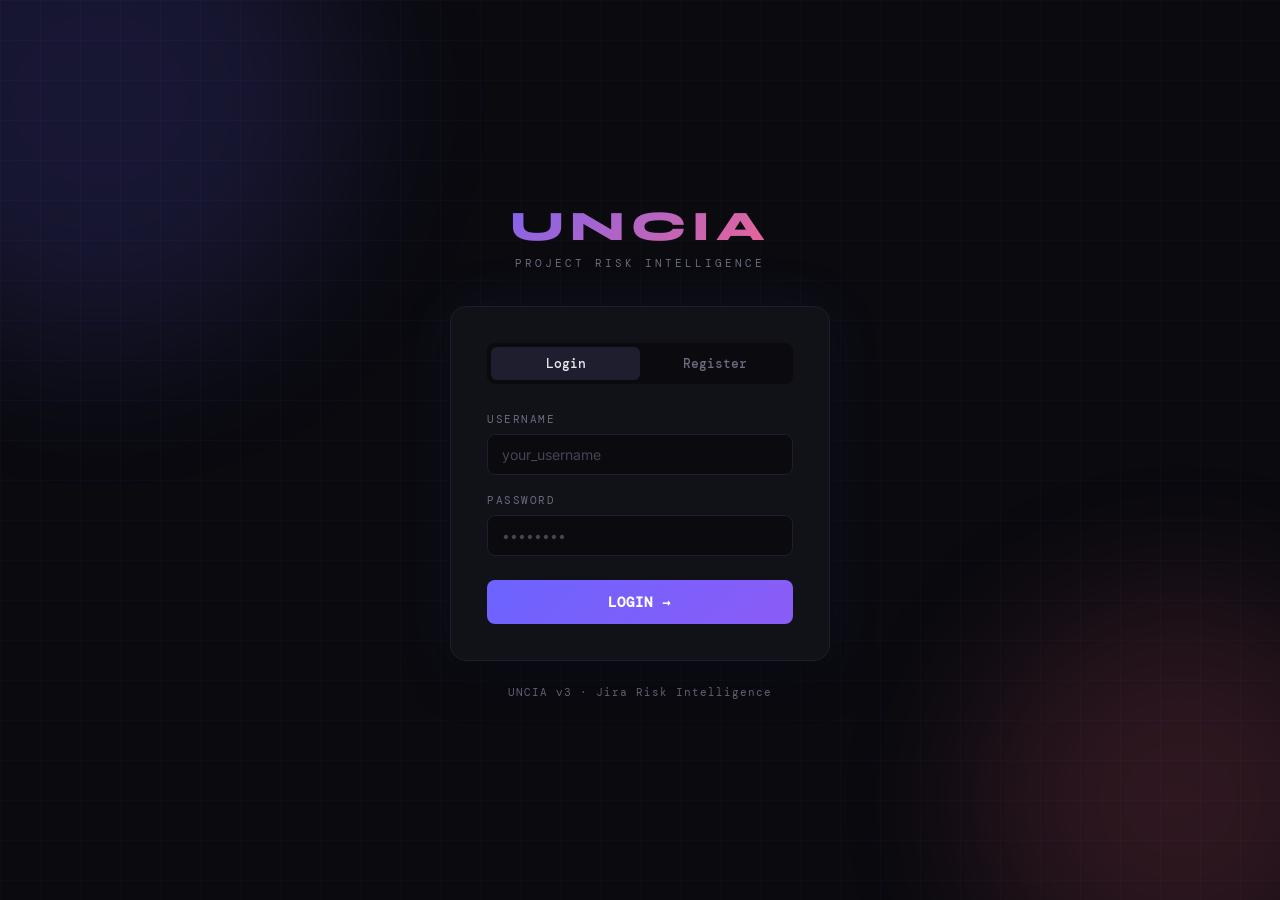
==== index.html @ 1ced4eb7 "Initialize BuildFlow project with dashboard/auth flow. Made-with: Cursor" ====
<!DOCTYPE html>
<html lang="en">
<head>
    <meta charset="UTF-8">
    <meta name="viewport" content="width=device-width, initial-scale=1.0">
    <title>UNCIA — Login</title>
    <link rel="preconnect" href="https://fonts.googleapis.com">
    <link href="https://fonts.googleapis.com/css2?family=DM+Mono:wght@400;500&family=Syne:wght@700;800&family=Inter:wght@400;500&display=swap" rel="stylesheet">
    <style>
        :root {
            --bg: #0a0a0f;
            --surface: #111118;
            --border: #1e1e2e;
            --accent: #6c63ff;
            --accent2: #ff6584;
            --text: #e8e8f0;
            --muted: #6b6b80;
            --success: #00d9a3;
            --error: #ff4d6d;
        }

        * { margin: 0; padding: 0; box-sizing: border-box; }

        body {
            background: var(--bg);
            min-height: 100vh;
            display: flex;
            align-items: center;
            justify-content: center;
            font-family: 'Inter', sans-serif;
            position: relative;
            overflow: hidden;
        }

        /* Animated background grid */
        body::before {
            content: '';
            position: fixed;
            inset: 0;
            background-image:
                linear-gradient(rgba(108,99,255,0.04) 1px, transparent 1px),
                linear-gradient(90deg, rgba(108,99,255,0.04) 1px, transparent 1px);
            background-size: 40px 40px;
            animation: gridMove 20s linear infinite;
        }

        @keyframes gridMove {
            0% { transform: translateY(0); }
            100% { transform: translateY(40px); }
        }

        /* Glow orbs */
        .orb {
            position: fixed;
            border-radius: 50%;
            filter: blur(80px);
            opacity: 0.15;
            pointer-events: none;
        }
        .orb-1 { width: 500px; height: 500px; background: var(--accent); top: -150px; left: -150px; animation: float1 10s ease-in-out infinite; }
        .orb-2 { width: 400px; height: 400px; background: var(--accent2); bottom: -100px; right: -100px; animation: float2 13s ease-in-out infinite; }

        @keyframes float1 { 0%,100% { transform: translate(0,0); } 50% { transform: translate(40px, 30px); } }
        @keyframes float2 { 0%,100% { transform: translate(0,0); } 50% { transform: translate(-30px, -40px); } }

        .wrapper {
            position: relative;
            z-index: 10;
            width: 100%;
            max-width: 420px;
            padding: 20px;
        }

        .brand {
            text-align: center;
            margin-bottom: 36px;
        }

        .brand-logo {
            font-family: 'Syne', sans-serif;
            font-size: 42px;
            font-weight: 800;
            letter-spacing: 6px;
            background: linear-gradient(135deg, var(--accent), var(--accent2));
            -webkit-background-clip: text;
            -webkit-text-fill-color: transparent;
            background-clip: text;
        }

        .brand-sub {
            font-family: 'DM Mono', monospace;
            font-size: 11px;
            color: var(--muted);
            letter-spacing: 3px;
            text-transform: uppercase;
            margin-top: 4px;
        }

        .card {
            background: var(--surface);
            border: 1px solid var(--border);
            border-radius: 16px;
            padding: 36px;
            backdrop-filter: blur(10px);
            box-shadow: 0 0 60px rgba(108,99,255,0.08), 0 20px 40px rgba(0,0,0,0.4);
        }

        .tabs {
            display: flex;
            gap: 0;
            margin-bottom: 28px;
            background: var(--bg);
            border-radius: 8px;
            padding: 4px;
        }

        .tab {
            flex: 1;
            padding: 8px;
            text-align: center;
            font-size: 13px;
            font-weight: 500;
            color: var(--muted);
            cursor: pointer;
            border-radius: 6px;
            transition: all 0.2s;
            font-family: 'DM Mono', monospace;
        }

        .tab.active {
            background: var(--border);
            color: var(--text);
        }

        .form-group {
            margin-bottom: 18px;
        }

        .form-group label {
            display: block;
            font-size: 11px;
            font-family: 'DM Mono', monospace;
            color: var(--muted);
            letter-spacing: 1.5px;
            text-transform: uppercase;
            margin-bottom: 8px;
        }

        .form-group input {
            width: 100%;
            padding: 11px 14px;
            background: var(--bg);
            border: 1px solid var(--border);
            border-radius: 8px;
            font-size: 14px;
            color: var(--text);
            font-family: 'Inter', sans-serif;
            transition: border-color 0.2s, box-shadow 0.2s;
            outline: none;
        }

        .form-group input:focus {
            border-color: var(--accent);
            box-shadow: 0 0 0 3px rgba(108,99,255,0.12);
        }

        .form-group input::placeholder { color: var(--muted); opacity: 0.6; }

        .btn {
            width: 100%;
            padding: 13px;
            background: linear-gradient(135deg, var(--accent), #8b5cf6);
            color: white;
            border: none;
            border-radius: 8px;
            font-size: 14px;
            font-weight: 600;
            cursor: pointer;
            transition: all 0.2s;
            font-family: 'DM Mono', monospace;
            letter-spacing: 1px;
            position: relative;
            overflow: hidden;
            margin-top: 6px;
        }

        .btn::after {
            content: '';
            position: absolute;
            inset: 0;
            background: linear-gradient(135deg, rgba(255,255,255,0.1), transparent);
            opacity: 0;
            transition: opacity 0.2s;
        }

        .btn:hover::after { opacity: 1; }
        .btn:hover { transform: translateY(-1px); box-shadow: 0 8px 24px rgba(108,99,255,0.35); }
        .btn:active { transform: translateY(0); }

        .btn:disabled {
            opacity: 0.6;
            cursor: not-allowed;
            transform: none;
        }

        .message {
            padding: 10px 14px;
            border-radius: 8px;
            font-size: 13px;
            margin-bottom: 18px;
            display: none;
            font-family: 'DM Mono', monospace;
        }

        .message.error {
            background: rgba(255,77,109,0.1);
            color: var(--error);
            border: 1px solid rgba(255,77,109,0.2);
            display: block;
        }

        .message.success {
            background: rgba(0,217,163,0.1);
            color: var(--success);
            border: 1px solid rgba(0,217,163,0.2);
            display: block;
        }

        #registerForm { display: none; }

        .footer {
            text-align: center;
            margin-top: 24px;
            font-family: 'DM Mono', monospace;
            font-size: 11px;
            color: var(--muted);
            letter-spacing: 1px;
        }
    </style>
</head>
<body>
    <div class="orb orb-1"></div>
    <div class="orb orb-2"></div>

    <div class="wrapper">
        <div class="brand">
            <div class="brand-logo">UNCIA</div>
            <div class="brand-sub">Project Risk Intelligence</div>
        </div>

        <div class="card">
            <div class="tabs">
                <div class="tab active" id="tab-login" onclick="switchTab('login')">Login</div>
                <div class="tab" id="tab-register" onclick="switchTab('register')">Register</div>
            </div>

            <div id="message" class="message"></div>

            <form id="loginForm" onsubmit="handleLogin(event)">
                <div class="form-group">
                    <label>Username</label>
                    <input type="text" id="loginUsername" placeholder="your_username" required autocomplete="username">
                </div>
                <div class="form-group">
                    <label>Password</label>
                    <input type="password" id="loginPassword" placeholder="••••••••" required autocomplete="current-password">
                </div>
                <button type="submit" class="btn" id="loginBtn">LOGIN →</button>
            </form>

            <form id="registerForm" onsubmit="handleRegister(event)">
                <div class="form-group">
                    <label>Username</label>
                    <input type="text" id="regUsername" placeholder="your_username" required autocomplete="username">
                </div>
                <div class="form-group">
                    <label>Email</label>
                    <input type="email" id="regEmail" placeholder="you@company.com" required autocomplete="email">
                </div>
                <div class="form-group">
                    <label>Password</label>
                    <input type="password" id="regPassword" placeholder="Min 6 characters" required autocomplete="new-password">
                </div>
                <div class="form-group">
                    <label>Confirm Password</label>
                    <input type="password" id="regConfirm" placeholder="Repeat password" required autocomplete="new-password">
                </div>
                <button type="submit" class="btn" id="regBtn">CREATE ACCOUNT →</button>
            </form>
        </div>

        <div class="footer">UNCIA v3 · Jira Risk Intelligence</div>
    </div>

    <script>
        // Keep login and app pages on the same host (localhost) for stable session cookies.
        if (window.location.hostname === '127.0.0.1') {
            const target = `http://localhost${window.location.port ? `:${window.location.port}` : ''}${window.location.pathname}${window.location.search}${window.location.hash}`;
            window.location.replace(target);
        }

        const API_BASE = window.location.origin + '/api';

        function switchTab(tab) {
            document.getElementById('loginForm').style.display = tab === 'login' ? 'block' : 'none';
            document.getElementById('registerForm').style.display = tab === 'register' ? 'block' : 'none';
            document.getElementById('tab-login').className = 'tab' + (tab === 'login' ? ' active' : '');
            document.getElementById('tab-register').className = 'tab' + (tab === 'register' ? ' active' : '');
            document.getElementById('message').className = 'message';
        }

        function showMessage(text, type) {
            const el = document.getElementById('message');
            el.textContent = text;
            el.className = `message ${type}`;
        }

        async function handleLogin(e) {
            e.preventDefault();
            const btn = document.getElementById('loginBtn');
            btn.disabled = true; btn.textContent = 'LOGGING IN...';
            try {
                const res = await fetch(`${API_BASE}/auth/login`, {
                    method: 'POST',
                    headers: { 'Content-Type': 'application/json' },
                    credentials: 'include',
                    body: JSON.stringify({
                        username: document.getElementById('loginUsername').value,
                        password: document.getElementById('loginPassword').value
                    })
                });
                const data = await res.json();
                if (res.ok) {
                    showMessage('✓ Authenticated. Redirecting...', 'success');
                    setTimeout(() => window.location.href = '/dashboard.html', 800);
                } else {
                    showMessage(data.error || 'Login failed', 'error');
                    btn.disabled = false; btn.textContent = 'LOGIN →';
                }
            } catch (err) {
                showMessage('Connection error: ' + err.message, 'error');
                btn.disabled = false; btn.textContent = 'LOGIN →';
            }
        }

        async function handleRegister(e) {
            e.preventDefault();
            const password = document.getElementById('regPassword').value;
            const confirm = document.getElementById('regConfirm').value;
            if (password !== confirm) { showMessage('Passwords do not match', 'error'); return; }

            const btn = document.getElementById('regBtn');
            btn.disabled = true; btn.textContent = 'CREATING...';
            try {
                const res = await fetch(`${API_BASE}/auth/register`, {
                    method: 'POST',
                    headers: { 'Content-Type': 'application/json' },
                    credentials: 'include',
                    body: JSON.stringify({
                        username: document.getElementById('regUsername').value,
                        email: document.getElementById('regEmail').value,
                        password
                    })
                });
                const data = await res.json();
                if (res.ok) {
                    showMessage('✓ Account created! Redirecting...', 'success');
                    setTimeout(() => window.location.href = '/dashboard.html', 800);
                } else {
                    showMessage(data.error || 'Registration failed', 'error');
                    btn.disabled = false; btn.textContent = 'CREATE ACCOUNT →';
                }
            } catch (err) {
                showMessage('Connection error: ' + err.message, 'error');
                btn.disabled = false; btn.textContent = 'CREATE ACCOUNT →';
            }
        }

        // Auto-redirect if already logged in
        fetch(`${API_BASE}/auth/me`, { credentials: 'include' }).then(r => { if (r.ok) window.location.href = '/dashboard.html'; }).catch(() => {});
    </script>
</body>
</html>
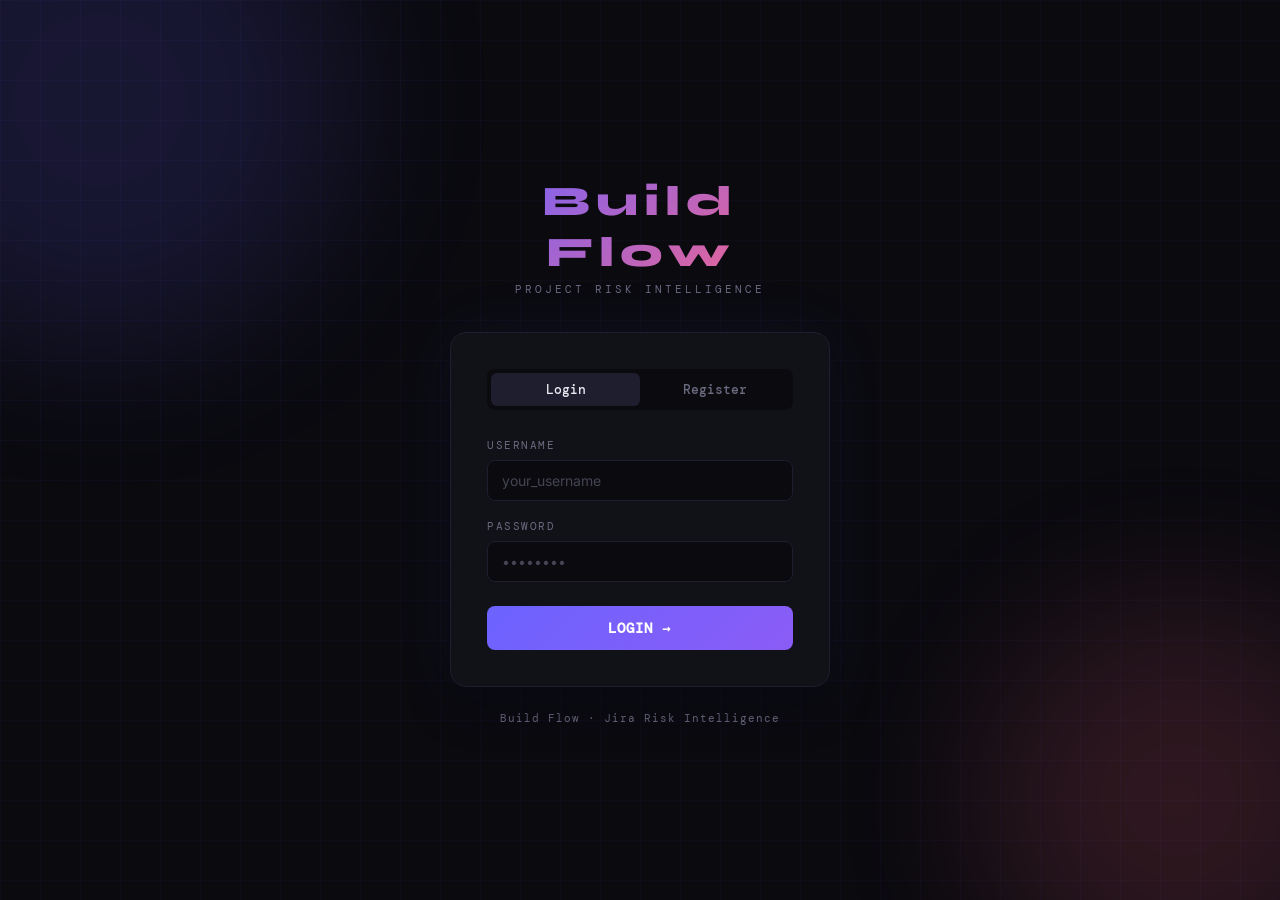
==== commit 9ea8d7a4: "Added dependency feature improvements and new modules" ====
--- a/index.html
+++ b/index.html
@@ -3,7 +3,7 @@
 <head>
     <meta charset="UTF-8">
     <meta name="viewport" content="width=device-width, initial-scale=1.0">
-    <title>UNCIA — Login</title>
+    <title>Build Flow — Login</title>
     <link rel="preconnect" href="https://fonts.googleapis.com">
     <link href="https://fonts.googleapis.com/css2?family=DM+Mono:wght@400;500&family=Syne:wght@700;800&family=Inter:wght@400;500&display=swap" rel="stylesheet">
     <style>
@@ -244,7 +244,7 @@
 
     <div class="wrapper">
         <div class="brand">
-            <div class="brand-logo">UNCIA</div>
+            <div class="brand-logo">Build Flow</div>
             <div class="brand-sub">Project Risk Intelligence</div>
         </div>
 
@@ -289,7 +289,7 @@
             </form>
         </div>
 
-        <div class="footer">UNCIA v3 · Jira Risk Intelligence</div>
+        <div class="footer">Build Flow · Jira Risk Intelligence</div>
     </div>
 
     <script>
@@ -298,7 +298,6 @@
             const target = `http://localhost${window.location.port ? `:${window.location.port}` : ''}${window.location.pathname}${window.location.search}${window.location.hash}`;
             window.location.replace(target);
         }
-
         const API_BASE = window.location.origin + '/api';
 
         function switchTab(tab) {
